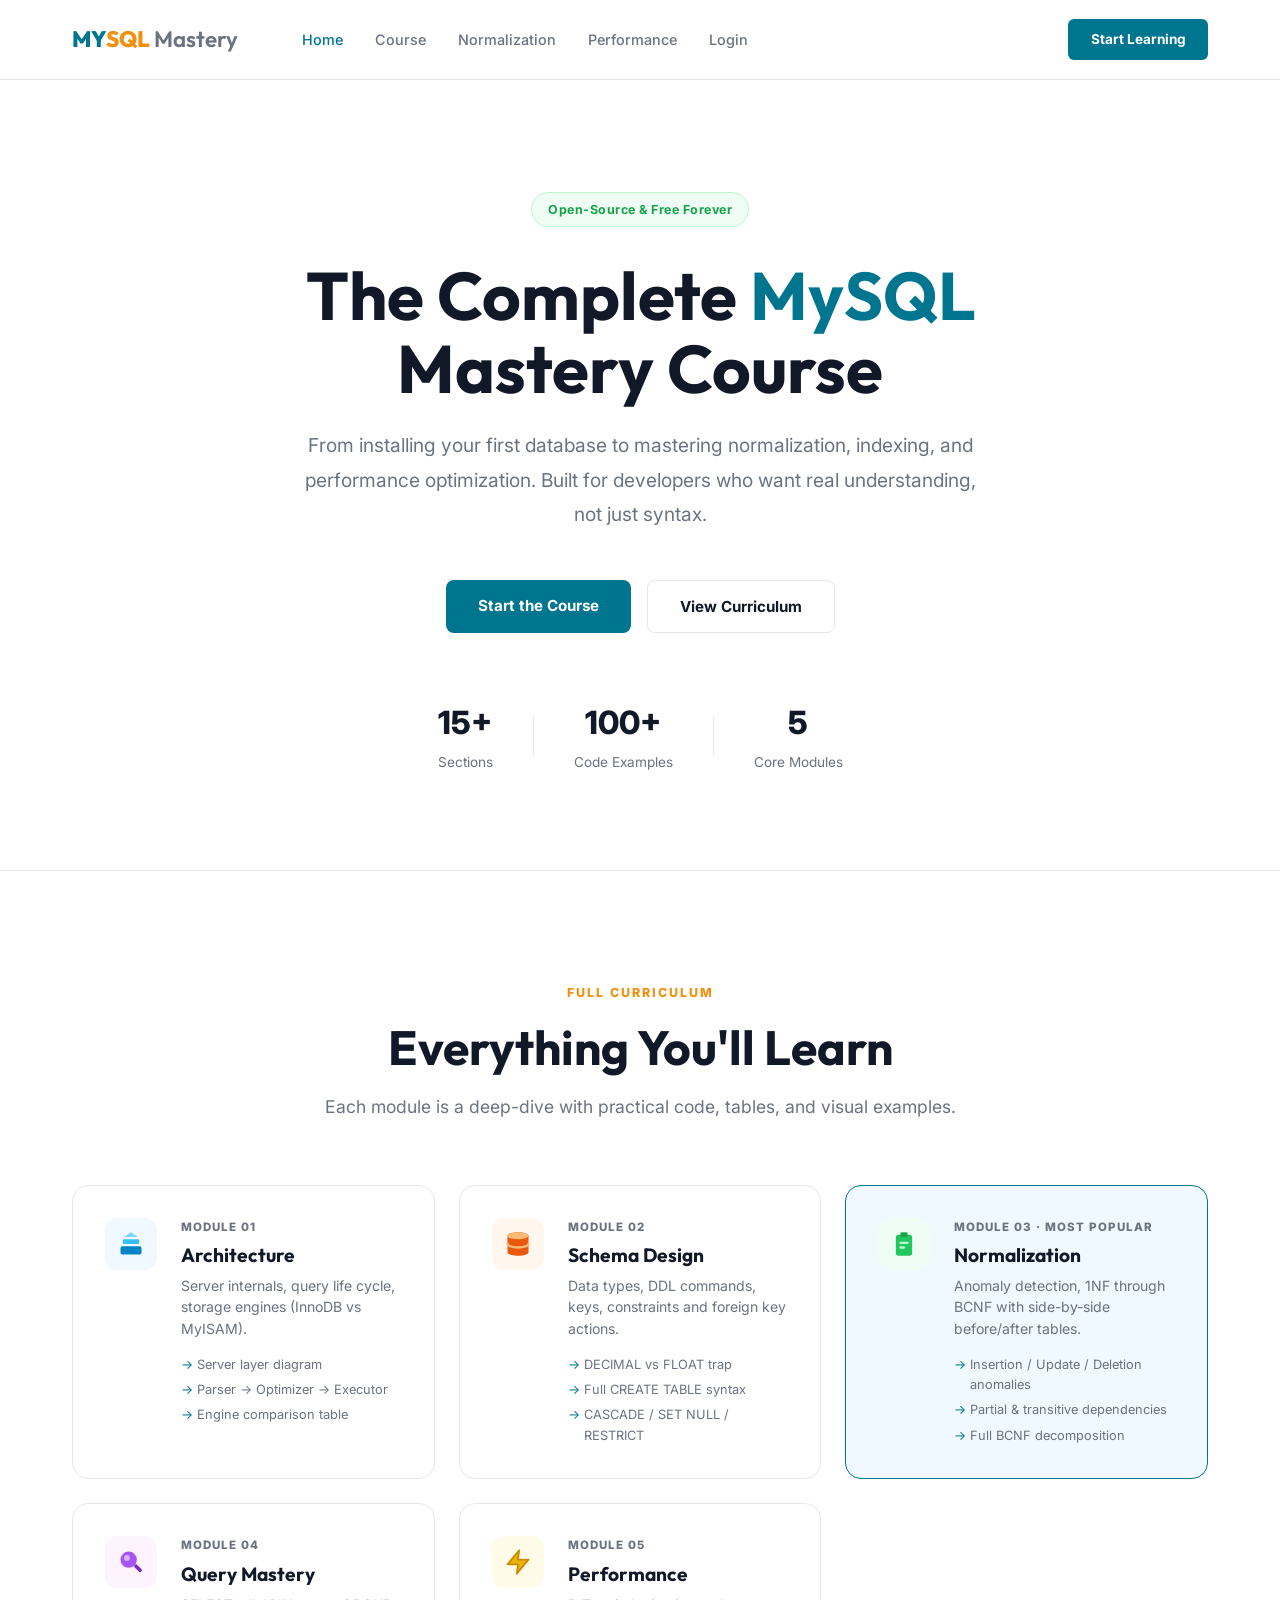
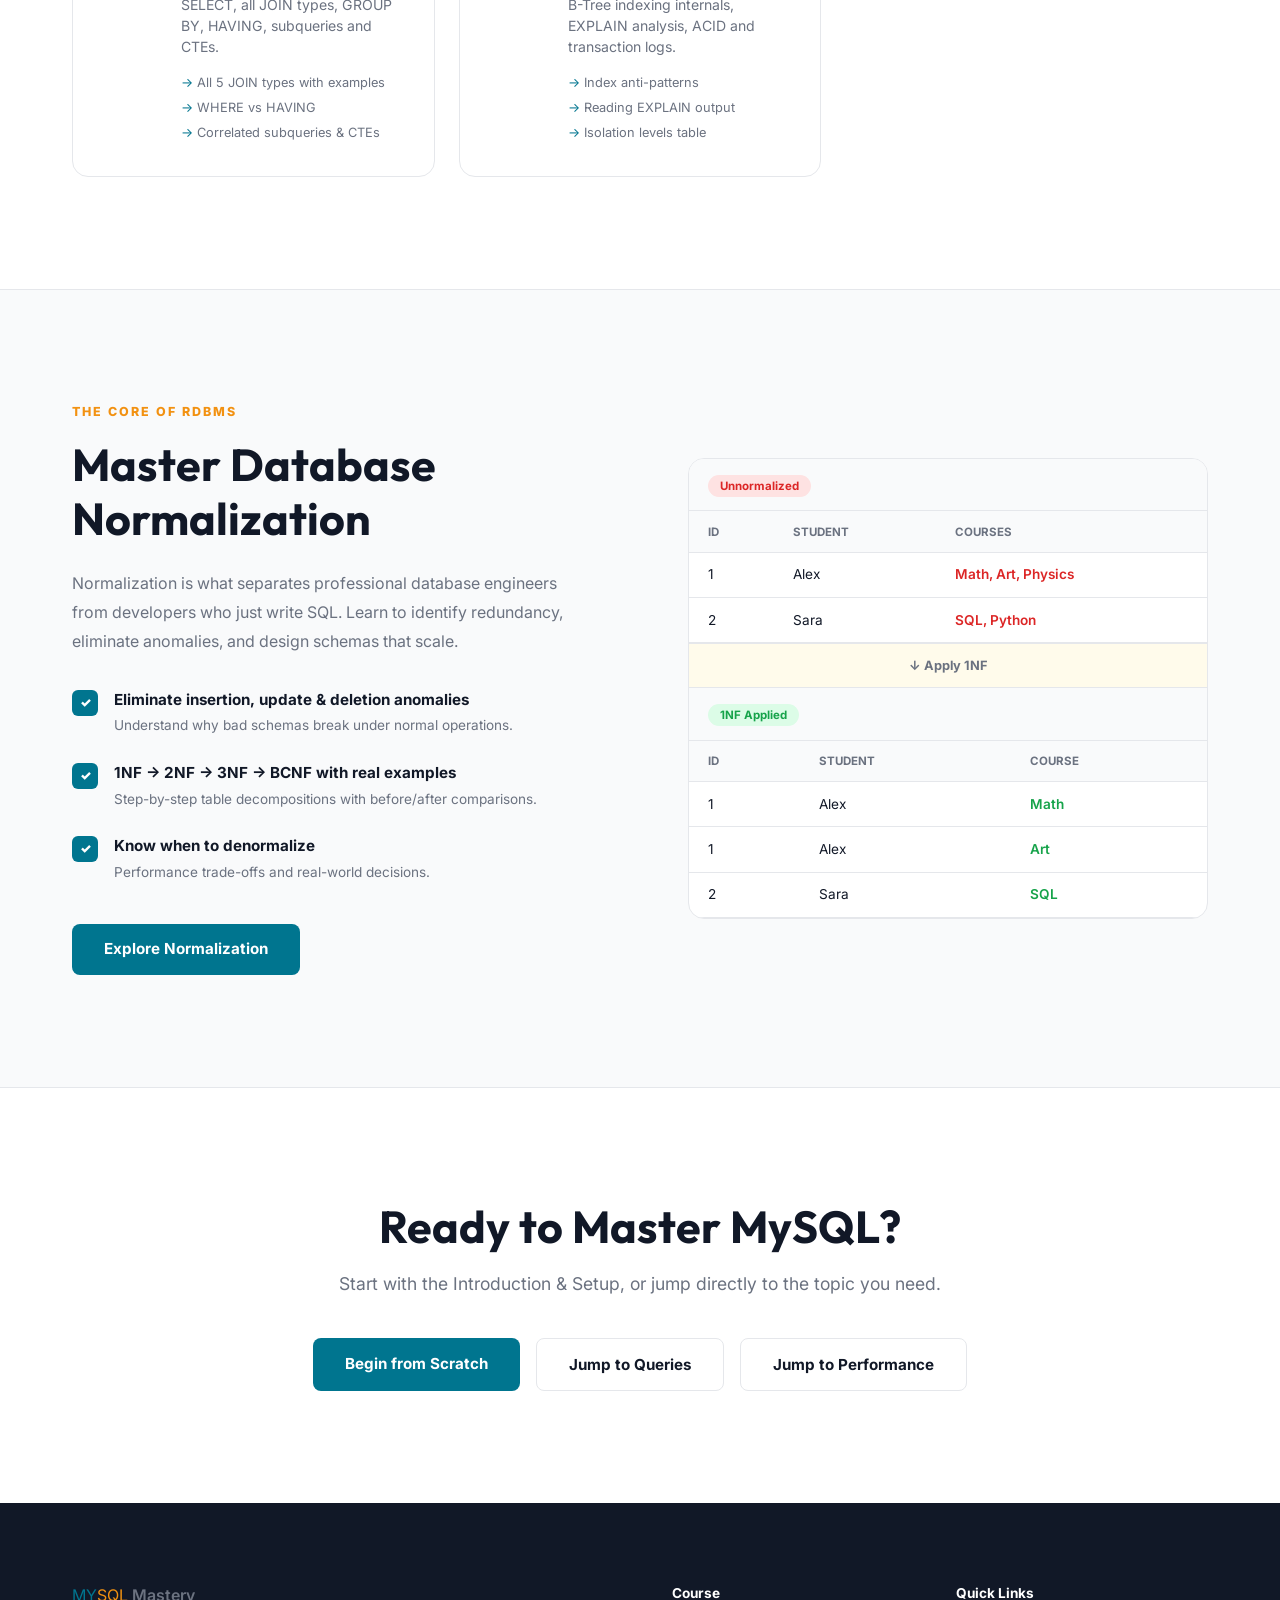
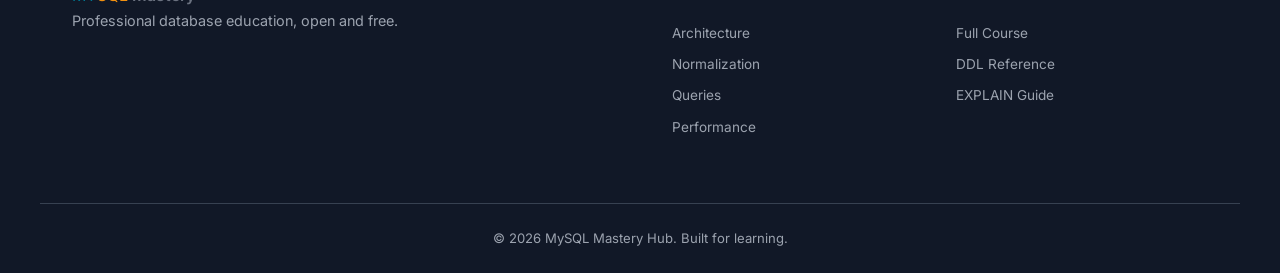
==== frontend/index.html @ f246e0b5 "First Build" ====
<!DOCTYPE html>
<html lang="en">

<head>
    <meta charset="UTF-8">
    <meta name="viewport" content="width=device-width, initial-scale=1.0">
    <title>MySQL Mastery Hub | Learn MySQL from Zero to Expert</title>
    <meta name="description"
        content="The complete MySQL learning platform. Master installation, schema design, normalization, queries, and performance tuning.">
    <link rel="preconnect" href="https://fonts.googleapis.com">
    <link rel="preconnect" href="https://fonts.gstatic.com" crossorigin>
    <link
        href="https://fonts.googleapis.com/css2?family=Outfit:wght@300;400;600;700;800&family=Inter:wght@300;400;500;600&family=JetBrains+Mono:wght@400;600&display=swap"
        rel="stylesheet">
    <link rel="stylesheet" href="css/style.css">
</head>

<body>
    <header class="clean-header">
        <nav class="container">
            <div class="logo">
                <span class="mysql-blue">MY</span><span class="mysql-orange">SQL</span><span class="logo-text">
                    Mastery</span>
            </div>
            <button class="nav-hamburger" id="nav-hamburger" aria-label="Open menu">
                <span></span><span></span><span></span>
            </button>
            <ul class="clean-nav" id="clean-nav">
                <li><a href="index.html" class="active">Home</a></li>
                <li><a href="course.html">Course</a></li>
                <li><a href="course.html#norm-concept">Normalization</a></li>
                <li><a href="course.html#perf-indexing">Performance</a></li>
                <li><a href="auth/login.html">Login</a></li>
            </ul>
            <a href="course.html" class="nav-cta">Start Learning</a>
        </nav>
    </header>

    <main>
        <section class="hero">
            <div class="container hero-inner">
                <div class="hero-label">Open-Source & Free Forever</div>
                <h1>The Complete <span class="mysql-blue">MySQL</span> Mastery Course</h1>
                <p>From installing your first database to mastering normalization, indexing, and performance
                    optimization. Built for developers who want real understanding, not just syntax.</p>
                <div class="hero-actions">
                    <a href="course.html" class="btn primary">Start the Course</a>
                    <a href="#curriculum" class="btn outline">View Curriculum</a>
                </div>
                <div class="hero-stats">
                    <div class="stat"><strong>15+</strong><span>Sections</span></div>
                    <div class="stat-div"></div>
                    <div class="stat"><strong>100+</strong><span>Code Examples</span></div>
                    <div class="stat-div"></div>
                    <div class="stat"><strong>5</strong><span>Core Modules</span></div>
                </div>
            </div>
        </section>

        <section id="curriculum" class="curriculum-section">
            <div class="container">
                <div class="section-head">
                    <div class="section-eyebrow">Full Curriculum</div>
                    <h2>Everything You'll Learn</h2>
                    <p>Each module is a deep-dive with practical code, tables, and visual examples.</p>
                </div>
                <div class="module-cards">
                    <a href="course.html#arch-internals" class="module-card">
                        <div class="mc-icon arch">
                            <svg viewBox="0 0 24 24" width="28" height="28" fill="none">
                                <rect x="3" y="14" width="18" height="7" rx="1.5" fill="#0284c7" />
                                <rect x="5" y="8" width="14" height="4" rx="1" fill="#38bdf8" />
                                <polygon points="12,2 18,6 6,6" fill="#7dd3fc" />
                            </svg>
                        </div>
                        <div class="mc-body">
                            <div class="mc-num">Module 01</div>
                            <h3>Architecture</h3>
                            <p>Server internals, query life cycle, storage engines (InnoDB vs MyISAM).</p>
                            <ul class="mc-topics">
                                <li>Server layer diagram</li>
                                <li>Parser → Optimizer → Executor</li>
                                <li>Engine comparison table</li>
                            </ul>
                        </div>
                    </a>
                    <a href="course.html#design-types" class="module-card">
                        <div class="mc-icon schema">
                            <svg viewBox="0 0 24 24" width="28" height="28" fill="none">
                                <path
                                    d="M12 22C16.9706 22 21 20.6569 21 19V5C21 3.34315 16.9706 2 12 2C7.02944 2 3 3.34315 3 5V19C3 20.6569 7.02944 22 12 22Z"
                                    fill="#ea580c" />
                                <ellipse cx="12" cy="5" rx="9" ry="3" fill="#fdba74" />
                                <path d="M3 12C3 13.6569 7.02944 15 12 15C16.9706 15 21 13.6569 21 12" stroke="#fdba74"
                                    stroke-width="2" stroke-linecap="round" />
                            </svg>
                        </div>
                        <div class="mc-body">
                            <div class="mc-num">Module 02</div>
                            <h3>Schema Design</h3>
                            <p>Data types, DDL commands, keys, constraints and foreign key actions.</p>
                            <ul class="mc-topics">
                                <li>DECIMAL vs FLOAT trap</li>
                                <li>Full CREATE TABLE syntax</li>
                                <li>CASCADE / SET NULL / RESTRICT</li>
                            </ul>
                        </div>
                    </a>
                    <a href="course.html#norm-concept" class="module-card featured">
                        <div class="mc-icon norm">
                            <svg viewBox="0 0 24 24" width="28" height="28" fill="none">
                                <rect x="5" y="4" width="14" height="18" rx="2" fill="#22c55e" />
                                <path d="M9 2H15V6H9V2Z" fill="#16a34a" />
                                <rect x="8" y="10" width="8" height="2" rx="1" fill="#bbf7d0" />
                                <rect x="8" y="14" width="5" height="2" rx="1" fill="#bbf7d0" />
                            </svg>
                        </div>
                        <div class="mc-body">
                            <div class="mc-num">Module 03 · Most Popular</div>
                            <h3>Normalization</h3>
                            <p>Anomaly detection, 1NF through BCNF with side-by-side before/after tables.</p>
                            <ul class="mc-topics">
                                <li>Insertion / Update / Deletion anomalies</li>
                                <li>Partial & transitive dependencies</li>
                                <li>Full BCNF decomposition</li>
                            </ul>
                        </div>
                    </a>
                    <a href="course.html#query-basics" class="module-card">
                        <div class="mc-icon query">
                            <svg viewBox="0 0 24 24" width="28" height="28" fill="none">
                                <circle cx="10" cy="10" r="7" fill="#a855f7" />
                                <rect x="14.142" y="15.556" width="3" height="8" rx="1.5"
                                    transform="rotate(-45 14.142 15.556)" fill="#7e22ce" />
                                <circle cx="8.5" cy="8.5" r="2.5" fill="#d8b4fe" />
                            </svg>
                        </div>
                        <div class="mc-body">
                            <div class="mc-num">Module 04</div>
                            <h3>Query Mastery</h3>
                            <p>SELECT, all JOIN types, GROUP BY, HAVING, subqueries and CTEs.</p>
                            <ul class="mc-topics">
                                <li>All 5 JOIN types with examples</li>
                                <li>WHERE vs HAVING</li>
                                <li>Correlated subqueries & CTEs</li>
                            </ul>
                        </div>
                    </a>
                    <a href="course.html#perf-indexing" class="module-card">
                        <div class="mc-icon perf">
                            <svg viewBox="0 0 24 24" width="28" height="28" fill="none">
                                <path d="M13 2L3 14H12L11 22L21 10H12L13 2Z" fill="#eab308" stroke="#ca8a04"
                                    stroke-width="1.5" stroke-linejoin="round" />
                            </svg>
                        </div>
                        <div class="mc-body">
                            <div class="mc-num">Module 05</div>
                            <h3>Performance</h3>
                            <p>B-Tree indexing internals, EXPLAIN analysis, ACID and transaction logs.</p>
                            <ul class="mc-topics">
                                <li>Index anti-patterns</li>
                                <li>Reading EXPLAIN output</li>
                                <li>Isolation levels table</li>
                            </ul>
                        </div>
                    </a>
                </div>
            </div>
        </section>

        <section class="norm-teaser">
            <div class="container norm-inner">
                <div class="norm-text">
                    <div class="section-eyebrow">The Core of RDBMS</div>
                    <h2>Master Database Normalization</h2>
                    <p>Normalization is what separates professional database engineers from developers who just write
                        SQL. Learn to identify redundancy, eliminate anomalies, and design schemas that scale.</p>
                    <div class="norm-checks">
                        <div class="norm-check">
                            <span class="chk">✓</span>
                            <div>
                                <strong>Eliminate insertion, update & deletion anomalies</strong>
                                <p>Understand why bad schemas break under normal operations.</p>
                            </div>
                        </div>
                        <div class="norm-check">
                            <span class="chk">✓</span>
                            <div>
                                <strong>1NF → 2NF → 3NF → BCNF with real examples</strong>
                                <p>Step-by-step table decompositions with before/after comparisons.</p>
                            </div>
                        </div>
                        <div class="norm-check">
                            <span class="chk">✓</span>
                            <div>
                                <strong>Know when to denormalize</strong>
                                <p>Performance trade-offs and real-world decisions.</p>
                            </div>
                        </div>
                    </div>
                    <a href="course.html#norm-concept" class="btn primary">Explore Normalization</a>
                </div>
                <div class="norm-visual">
                    <div class="norm-card">
                        <div class="nc-header">
                            <span class="badge red">Unnormalized</span>
                        </div>
                        <table class="mini-table">
                            <thead>
                                <tr>
                                    <th>ID</th>
                                    <th>Student</th>
                                    <th>Courses</th>
                                </tr>
                            </thead>
                            <tbody>
                                <tr>
                                    <td>1</td>
                                    <td>Alex</td>
                                    <td class="bad">Math, Art, Physics</td>
                                </tr>
                                <tr>
                                    <td>2</td>
                                    <td>Sara</td>
                                    <td class="bad">SQL, Python</td>
                                </tr>
                            </tbody>
                        </table>
                        <div class="nc-arrow">↓ Apply 1NF</div>
                        <div class="nc-header">
                            <span class="badge green">1NF Applied</span>
                        </div>
                        <table class="mini-table">
                            <thead>
                                <tr>
                                    <th>ID</th>
                                    <th>Student</th>
                                    <th>Course</th>
                                </tr>
                            </thead>
                            <tbody>
                                <tr>
                                    <td>1</td>
                                    <td>Alex</td>
                                    <td class="good">Math</td>
                                </tr>
                                <tr>
                                    <td>1</td>
                                    <td>Alex</td>
                                    <td class="good">Art</td>
                                </tr>
                                <tr>
                                    <td>2</td>
                                    <td>Sara</td>
                                    <td class="good">SQL</td>
                                </tr>
                            </tbody>
                        </table>
                    </div>
                </div>
            </div>
        </section>

        <section class="start-section">
            <div class="container start-inner">
                <h2>Ready to Master MySQL?</h2>
                <p>Start with the Introduction & Setup, or jump directly to the topic you need.</p>
                <div class="start-actions">
                    <a href="course.html" class="btn primary">Begin from Scratch</a>
                    <a href="course.html#query-basics" class="btn outline">Jump to Queries</a>
                    <a href="course.html#perf-indexing" class="btn outline">Jump to Performance</a>
                </div>
            </div>
        </section>
    </main>

    <footer class="site-footer">
        <div class="container footer-inner">
            <div class="footer-brand">
                <span class="mysql-blue">MY</span><span class="mysql-orange">SQL</span><span class="logo-text">
                    Mastery</span>
                <p>Professional database education, open and free.</p>
            </div>
            <div class="footer-links">
                <div class="fl-group">
                    <strong>Course</strong>
                    <a href="course.html#arch-internals">Architecture</a>
                    <a href="course.html#norm-concept">Normalization</a>
                    <a href="course.html#query-basics">Queries</a>
                    <a href="course.html#perf-indexing">Performance</a>
                </div>
                <div class="fl-group">
                    <strong>Quick Links</strong>
                    <a href="course.html">Full Course</a>
                    <a href="course.html#design-ddl">DDL Reference</a>
                    <a href="course.html#perf-explain">EXPLAIN Guide</a>
                </div>
            </div>
        </div>
        <div class="container footer-bottom">
            <p>© 2026 MySQL Mastery Hub. Built for learning.</p>
        </div>
    </footer>
    <script src="js/script.js"></script>
</body>

</html>
---- frontend/css/style.css ----
:root {
    --mysql-blue: #00758f;
    --mysql-orange: #f29111;
    --dark: #111827;
    --light: #ffffff;
    --border: #e5e7eb;
    --gray: #6b7280;
    --bg-alt: #f9fafb;
    --sidebar-w: 280px;
    --ease: cubic-bezier(0.4, 0, 0.2, 1);
    --transition: all 0.2s var(--ease);
}

* {
    margin: 0;
    padding: 0;
    box-sizing: border-box;
}

html {
    scroll-behavior: smooth;
}

body {
    font-family: 'Inter', sans-serif;
    background: var(--light);
    color: var(--dark);
    line-height: 1.6;
    -webkit-font-smoothing: antialiased;
}

h1,
h2,
h3,
h4,
h5 {
    font-family: 'Outfit', sans-serif;
    font-weight: 700;
    line-height: 1.2;
}

::-webkit-scrollbar {
    width: 6px;
    height: 6px;
}

::-webkit-scrollbar-track {
    background: transparent;
}

::-webkit-scrollbar-thumb {
    background: #d1d5db;
    border-radius: 10px;
}

::-webkit-scrollbar-thumb:hover {
    background: var(--mysql-blue);
}

.container {
    max-width: 1200px;
    margin: 0 auto;
    padding: 0 2rem;
}

.mysql-blue {
    color: var(--mysql-blue);
}

.mysql-orange {
    color: var(--mysql-orange);
}

code {
    background: #f3f4f6;
    padding: 0.15rem 0.45rem;
    border-radius: 4px;
    font-family: 'JetBrains Mono', monospace;
    font-size: 0.85em;
    color: var(--mysql-blue);
}

/* ── HEADER ── */
.clean-header {
    border-bottom: 1px solid var(--border);
    background: var(--light);
    position: sticky;
    top: 0;
    z-index: 100;
}

.clean-header .container {
    display: flex;
    align-items: center;
    gap: 2rem;
    padding-top: 1.2rem;
    padding-bottom: 1.2rem;
}

.logo {
    font-family: 'Outfit', sans-serif;
    font-size: 1.4rem;
    font-weight: 800;
    text-decoration: none;
    color: var(--dark);
    flex-shrink: 0;
}

.logo-text {
    font-weight: 600;
    color: var(--gray);
}

.clean-nav {
    list-style: none;
    display: flex;
    gap: 2rem;
    margin-left: 2rem;
}

.clean-nav a {
    text-decoration: none;
    color: var(--gray);
    font-weight: 500;
    font-size: 0.9rem;
    transition: var(--transition);
}

.clean-nav a:hover,
.clean-nav a.active {
    color: var(--mysql-blue);
}

.nav-cta {
    margin-left: auto;
    text-decoration: none;
    background: var(--mysql-blue);
    color: white;
    padding: 0.6rem 1.4rem;
    border-radius: 6px;
    font-size: 0.85rem;
    font-weight: 700;
    transition: var(--transition);
}

.nav-cta:hover {
    background: #005f74;
}

/* ── BUTTONS ── */
.btn {
    display: inline-block;
    text-decoration: none;
    padding: 0.85rem 2rem;
    border-radius: 8px;
    font-weight: 700;
    font-size: 0.95rem;
    transition: var(--transition);
}

.btn.primary {
    background: var(--mysql-blue);
    color: white;
}

.btn.primary:hover {
    background: #005f74;
}

.btn.outline {
    border: 1.5px solid var(--border);
    color: var(--dark);
    background: white;
}

.btn.outline:hover {
    border-color: var(--mysql-blue);
    color: var(--mysql-blue);
}

/* ── HERO ── */
.hero {
    padding: 7rem 0 6rem;
    text-align: center;
    border-bottom: 1px solid var(--border);
}

.hero-label {
    display: inline-block;
    background: #f0fdf4;
    color: #16a34a;
    border: 1px solid #bbf7d0;
    padding: 0.4rem 1rem;
    border-radius: 50px;
    font-size: 0.78rem;
    font-weight: 700;
    margin-bottom: 2rem;
    letter-spacing: 0.5px;
}

.hero h1 {
    font-size: 4.2rem;
    line-height: 1.08;
    margin-bottom: 1.5rem;
    max-width: 800px;
    margin-left: auto;
    margin-right: auto;
}

.hero p {
    font-size: 1.2rem;
    color: var(--gray);
    max-width: 680px;
    margin: 0 auto 3rem;
    line-height: 1.8;
}

.hero-actions {
    display: flex;
    justify-content: center;
    gap: 1rem;
    flex-wrap: wrap;
    margin-bottom: 4rem;
}

.hero-stats {
    display: flex;
    justify-content: center;
    align-items: center;
    gap: 0;
}

.stat {
    padding: 0 2.5rem;
    text-align: center;
}

.stat strong {
    display: block;
    font-size: 2rem;
    font-weight: 800;
    color: var(--dark);
}

.stat span {
    font-size: 0.85rem;
    color: var(--gray);
}

.stat-div {
    width: 1px;
    height: 40px;
    background: var(--border);
}

/* ── CURRICULUM ── */
.curriculum-section {
    padding: 7rem 0;
}

.section-head {
    text-align: center;
    margin-bottom: 4rem;
}

.section-eyebrow {
    font-size: 0.78rem;
    font-weight: 800;
    text-transform: uppercase;
    letter-spacing: 2px;
    color: var(--mysql-orange);
    margin-bottom: 1rem;
    display: block;
}

.section-head h2 {
    font-size: 3rem;
    margin-bottom: 1rem;
}

.section-head p {
    color: var(--gray);
    font-size: 1.1rem;
}

.module-cards {
    display: grid;
    grid-template-columns: repeat(3, 1fr);
    gap: 1.5rem;
}

.module-card {
    display: flex;
    gap: 1.5rem;
    padding: 2rem;
    border: 1px solid var(--border);
    border-radius: 16px;
    text-decoration: none;
    color: inherit;
    transition: var(--transition);
    background: white;
    align-items: flex-start;
}

.module-card:hover {
    border-color: var(--mysql-blue);
    transform: translateY(-4px);
}

.module-card.featured {
    border-color: var(--mysql-blue);
    background: #f0f9ff;
}

.module-card:nth-child(4),
.module-card:nth-child(5) {
    grid-column: span 1;
}

.module-cards .module-card:nth-child(4) {
    grid-column: 1 / 2;
}

.module-cards .module-card:nth-child(5) {
    grid-column: 2 / 3;
}

.mc-icon {
    font-size: 2rem;
    flex-shrink: 0;
    width: 52px;
    height: 52px;
    display: flex;
    align-items: center;
    justify-content: center;
    border-radius: 12px;
}

.mc-icon.arch {
    background: #f0f9ff;
}

.mc-icon.schema {
    background: #fff7ed;
}

.mc-icon.norm {
    background: #f0fdf4;
}

.mc-icon.query {
    background: #fdf4ff;
}

.mc-icon.perf {
    background: #fefce8;
}

.mc-num {
    font-size: 0.72rem;
    font-weight: 800;
    color: var(--gray);
    text-transform: uppercase;
    letter-spacing: 1px;
    margin-bottom: 0.5rem;
}

.mc-body h3 {
    font-size: 1.2rem;
    margin-bottom: 0.5rem;
}

.mc-body p {
    font-size: 0.88rem;
    color: var(--gray);
    margin-bottom: 1rem;
    line-height: 1.5;
}

.mc-topics {
    list-style: none;
    display: flex;
    flex-direction: column;
    gap: 0.3rem;
}

.mc-topics li {
    font-size: 0.8rem;
    color: var(--gray);
    padding-left: 1rem;
    position: relative;
}

.mc-topics li::before {
    content: '→';
    position: absolute;
    left: 0;
    color: var(--mysql-blue);
}

/* ── NORMALIZATION TEASER ── */
.norm-teaser {
    background: var(--bg-alt);
    padding: 7rem 0;
    border-top: 1px solid var(--border);
    border-bottom: 1px solid var(--border);
}

.norm-inner {
    display: grid;
    grid-template-columns: 1fr 1fr;
    gap: 6rem;
    align-items: center;
}

.norm-text .section-eyebrow {
    text-align: left;
}

.norm-text h2 {
    font-size: 2.8rem;
    margin-bottom: 1.5rem;
}

.norm-text>p {
    color: var(--gray);
    line-height: 1.8;
    margin-bottom: 2rem;
}

.norm-checks {
    display: flex;
    flex-direction: column;
    gap: 1.5rem;
    margin-bottom: 2.5rem;
}

.norm-check {
    display: flex;
    gap: 1rem;
    align-items: flex-start;
}

.chk {
    width: 26px;
    height: 26px;
    background: var(--mysql-blue);
    color: white;
    border-radius: 6px;
    display: flex;
    align-items: center;
    justify-content: center;
    font-weight: 900;
    font-size: 0.8rem;
    flex-shrink: 0;
    margin-top: 2px;
}

.norm-check strong {
    display: block;
    font-size: 0.95rem;
    margin-bottom: 0.2rem;
}

.norm-check p {
    font-size: 0.85rem;
    color: var(--gray);
    margin: 0;
}

.norm-card {
    background: white;
    border: 1px solid var(--border);
    border-radius: 16px;
    overflow: hidden;
}

.nc-header {
    padding: 0.8rem 1.2rem;
    background: var(--bg-alt);
    border-bottom: 1px solid var(--border);
}

.badge {
    padding: 0.25rem 0.75rem;
    border-radius: 50px;
    font-size: 0.72rem;
    font-weight: 700;
}

.badge.red {
    background: #fee2e2;
    color: #dc2626;
}

.badge.green {
    background: #dcfce7;
    color: #16a34a;
}

.mini-table {
    width: 100%;
    border-collapse: collapse;
}

.mini-table th,
.mini-table td {
    padding: 0.7rem 1.2rem;
    text-align: left;
    font-size: 0.85rem;
    border-bottom: 1px solid var(--border);
}

.mini-table th {
    background: var(--bg-alt);
    font-size: 0.72rem;
    text-transform: uppercase;
    color: var(--gray);
}

.mini-table td.bad {
    color: #dc2626;
    font-weight: 600;
}

.mini-table td.good {
    color: #16a34a;
    font-weight: 600;
}

.nc-arrow {
    text-align: center;
    padding: 0.7rem;
    font-size: 0.8rem;
    color: var(--gray);
    background: #fffbeb;
    border-top: 1px solid var(--border);
    border-bottom: 1px solid var(--border);
    font-weight: 700;
}

/* ── START SECTION ── */
.start-section {
    padding: 7rem 0;
    text-align: center;
}

.start-inner h2 {
    font-size: 2.8rem;
    margin-bottom: 1rem;
}

.start-inner p {
    color: var(--gray);
    font-size: 1.1rem;
    margin-bottom: 2.5rem;
}

.start-actions {
    display: flex;
    justify-content: center;
    gap: 1rem;
    flex-wrap: wrap;
}

/* ── FOOTER ── */
.site-footer {
    background: var(--dark);
    color: #9ca3af;
    padding: 5rem 0 0;
}

.footer-inner {
    display: grid;
    grid-template-columns: 1fr 1fr;
    gap: 4rem;
    padding-bottom: 4rem;
    border-bottom: 1px solid #374151;
}

.footer-brand .logo {
    color: white;
    font-family: 'Outfit', sans-serif;
    font-size: 1.3rem;
    font-weight: 800;
    display: block;
    margin-bottom: 1rem;
}

.footer-brand p {
    font-size: 0.9rem;
    line-height: 1.6;
}

.footer-links {
    display: grid;
    grid-template-columns: 1fr 1fr;
    gap: 2rem;
}

.fl-group {
    display: flex;
    flex-direction: column;
    gap: 0.6rem;
}

.fl-group strong {
    color: white;
    font-size: 0.85rem;
    margin-bottom: 0.5rem;
    display: block;
}

.fl-group a {
    text-decoration: none;
    color: #9ca3af;
    font-size: 0.85rem;
    transition: var(--transition);
}

.fl-group a:hover {
    color: var(--mysql-blue);
}

.footer-bottom {
    padding: 1.5rem 0;
    font-size: 0.82rem;
    text-align: center;
}

/* ════════════════════════════════
   HAMBURGER NAV (index.html mobile)
   ════════════════════════════════ */
.nav-hamburger {
    display: none;
    flex-direction: column;
    justify-content: center;
    gap: 5px;
    background: transparent;
    border: none;
    cursor: pointer;
    padding: 0.4rem;
    margin-right: auto;
    order: -1;
}

.nav-hamburger span {
    display: block;
    width: 22px;
    height: 2px;
    background: var(--dark);
    border-radius: 2px;
    transition: var(--transition);
}

.nav-hamburger.open span:nth-child(1) {
    transform: translateY(7px) rotate(45deg);
}

.nav-hamburger.open span:nth-child(2) {
    opacity: 0;
}

.nav-hamburger.open span:nth-child(3) {
    transform: translateY(-7px) rotate(-45deg);
}

/* ════════════════════════════════
   MOBILE RESPONSIVE — index.html
   ════════════════════════════════ */

@media (max-width: 768px) {

    /* Header */
    .clean-header .container {
        flex-wrap: wrap;
        gap: 0.75rem;
    }

    .nav-hamburger {
        display: flex;
    }

    .clean-nav {
        display: none;
        flex-direction: column;
        width: 100%;
        gap: 0;
        margin-left: 0;
        border-top: 1px solid var(--border);
        padding-top: 0.75rem;
        padding-bottom: 0.5rem;
        order: 10;
    }

    .clean-nav.open {
        display: flex;
    }

    .clean-nav li {
        width: 100%;
    }

    .clean-nav a {
        display: block;
        padding: 0.5rem 0;
        font-size: 0.95rem;
    }

    .nav-cta {
        display: none;
    }

    /* Hero */
    .hero {
        padding: 4rem 0 3.5rem;
    }

    .hero h1 {
        font-size: 2.4rem;
    }

    .hero p {
        font-size: 1rem;
    }

    .hero-actions {
        flex-direction: column;
        align-items: center;
    }

    .hero-stats {
        flex-wrap: wrap;
        gap: 1rem;
        justify-content: center;
    }

    .stat-div {
        display: none;
    }

    .stat {
        padding: 0 1rem;
    }

    /* Curriculum cards */
    .module-cards {
        grid-template-columns: 1fr;
    }

    .module-cards .module-card:nth-child(4),
    .module-cards .module-card:nth-child(5) {
        grid-column: auto;
    }

    .module-card {
        flex-direction: row;
        gap: 1rem;
        padding: 1.25rem;
    }

    .mc-icon {
        width: 44px;
        height: 44px;
    }

    /* Normalization teaser */
    .norm-inner {
        grid-template-columns: 1fr;
        gap: 2.5rem;
    }

    /* Footer */
    .footer-inner {
        grid-template-columns: 1fr;
        gap: 2rem;
    }

    .hero-stats {
        flex-wrap: wrap;
    }

    /* General section */
    .section-head h2 {
        font-size: 2rem;
    }
}

@media (max-width: 480px) {
    .hero h1 {
        font-size: 1.9rem;
    }

    .hero p {
        font-size: 0.95rem;
    }

    .btn {
        padding: 0.75rem 1.5rem;
        font-size: 0.88rem;
    }

    .mc-icon {
        width: 38px;
        height: 38px;
        border-radius: 8px;
    }

    .norm-text h2 {
        font-size: 2rem;
    }
}
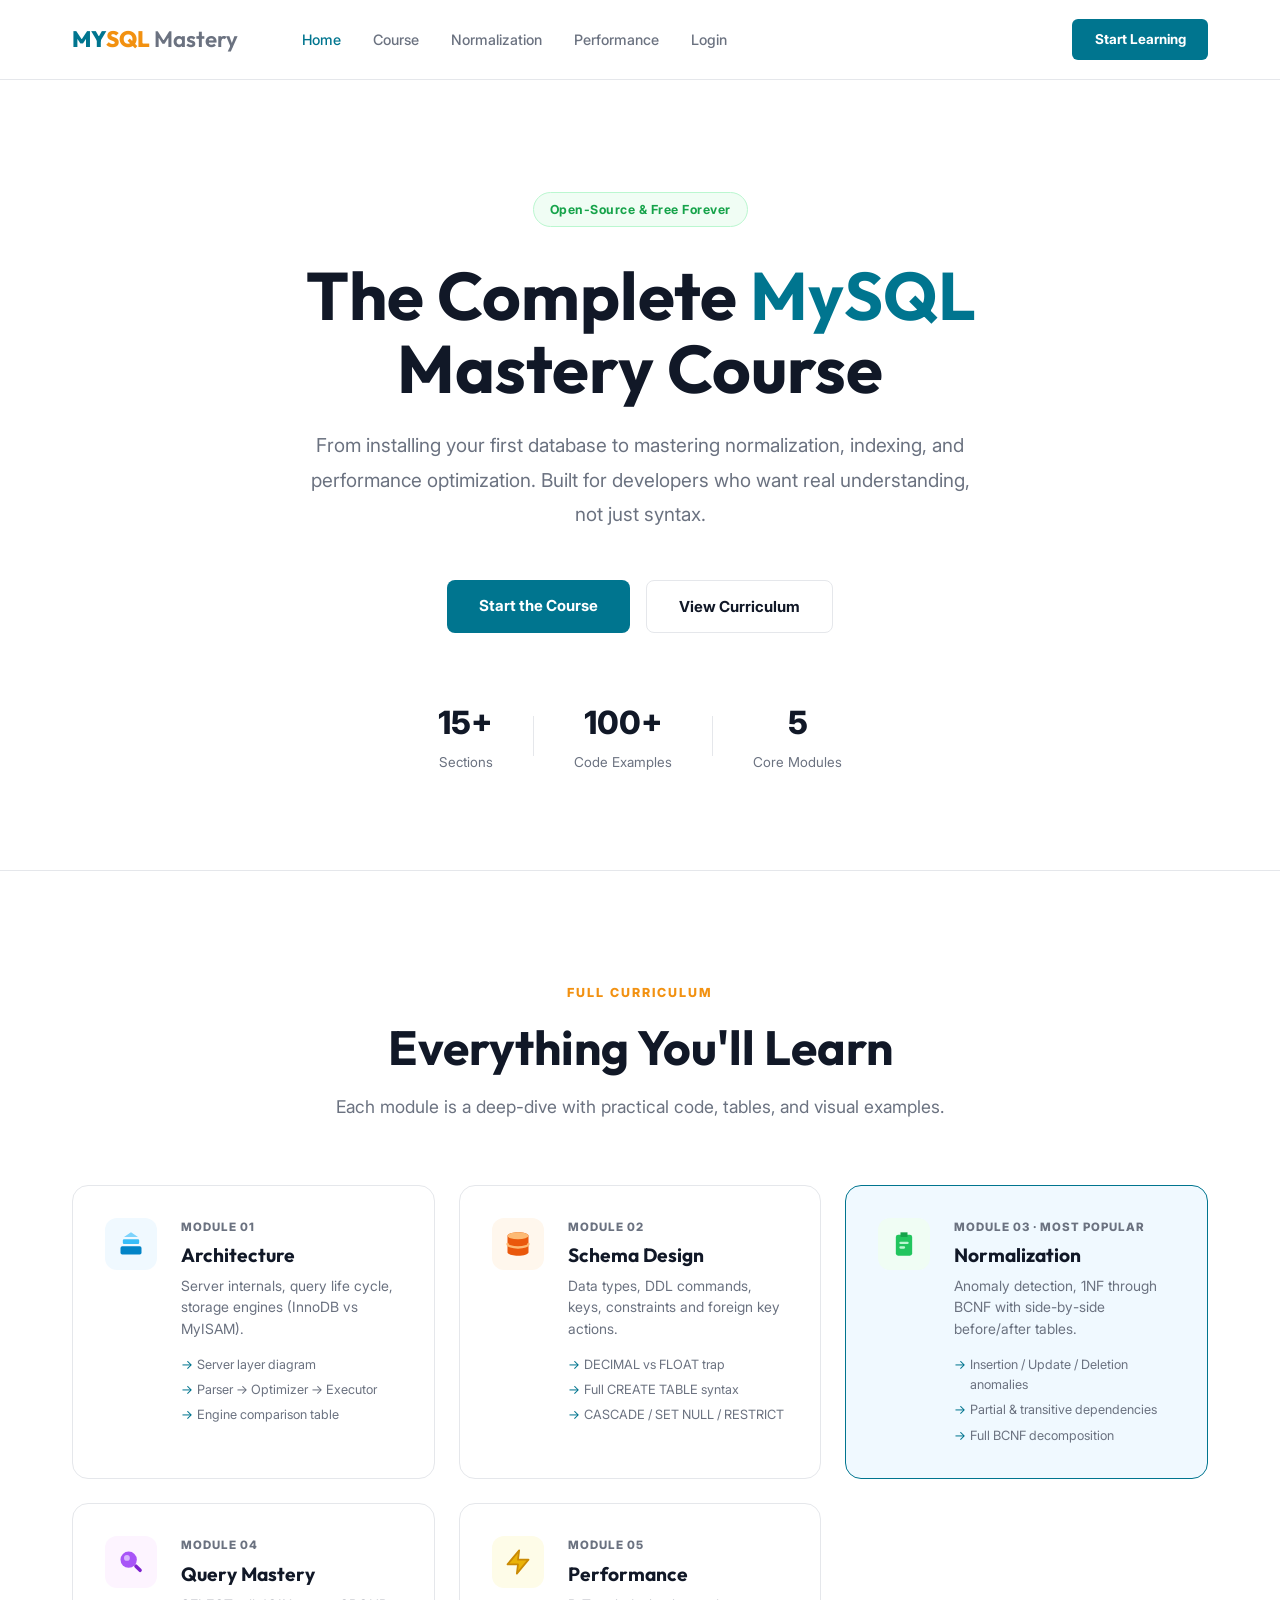
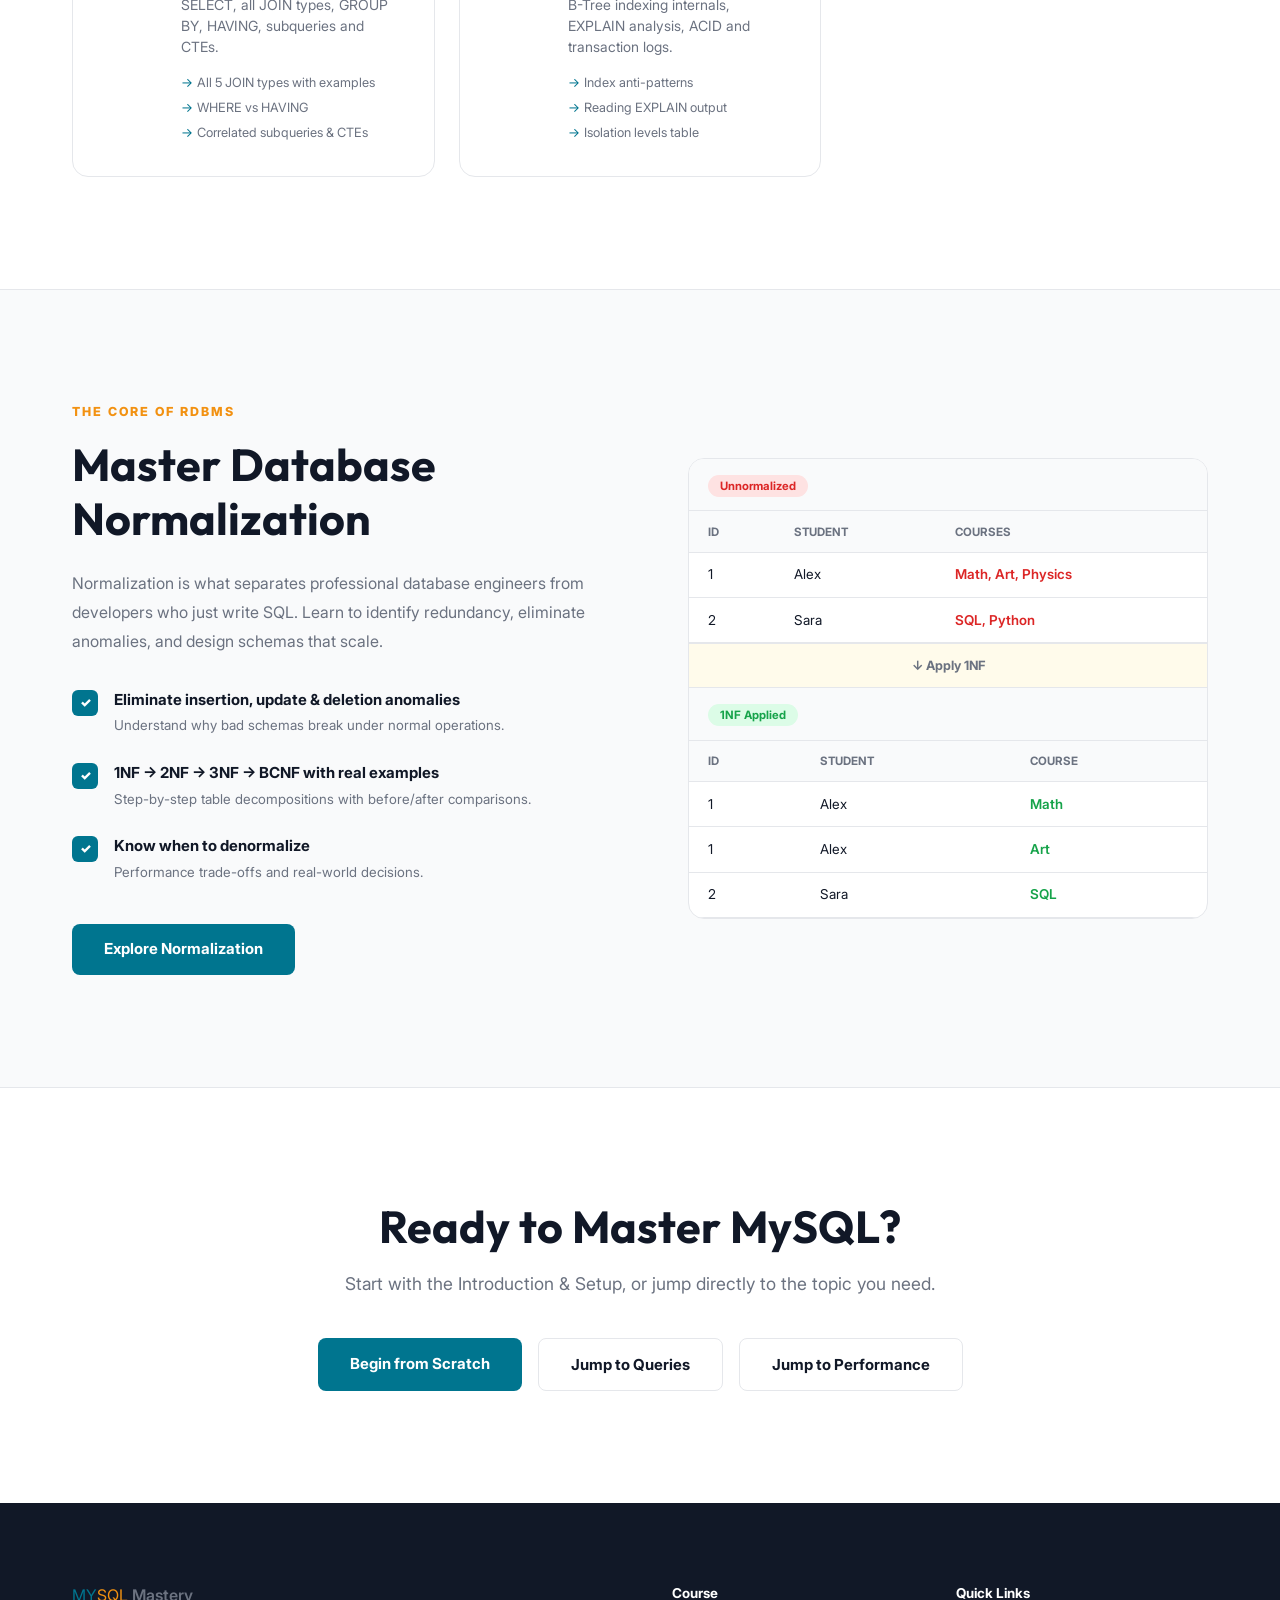
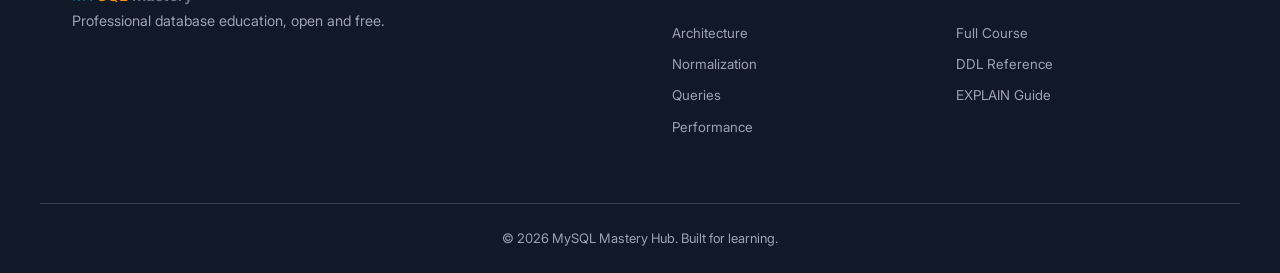
==== commit d48fce1f: "fonts are added to the build" ====
--- a/frontend/index.html
+++ b/frontend/index.html
@@ -12,6 +12,7 @@
     <link
         href="https://fonts.googleapis.com/css2?family=Outfit:wght@300;400;600;700;800&family=Inter:wght@300;400;500;600&family=JetBrains+Mono:wght@400;600&display=swap"
         rel="stylesheet">
+    <link rel="stylesheet" href="css/fonts.css">
     <link rel="stylesheet" href="css/style.css">
 </head>
 
--- a/frontend/css/fonts.css
+++ b/frontend/css/fonts.css
@@ -0,0 +1,127 @@
+/* Central font loader - Self-hosted TTF fonts */
+
+/* Inter - Light (300) */
+@font-face {
+  font-family: 'Inter';
+  src: url('../fonts/Inter_24pt-Light.ttf') format('truetype');
+  font-weight: 300;
+  font-style: normal;
+  font-display: swap;
+}
+
+/* Inter - Light Italic (300) */
+@font-face {
+  font-family: 'Inter';
+  src: url('../fonts/Inter_24pt-LightItalic.ttf') format('truetype');
+  font-weight: 300;
+  font-style: italic;
+  font-display: swap;
+}
+
+/* Inter - Regular (400) */
+@font-face {
+  font-family: 'Inter';
+  src: url('../fonts/Inter_24pt-Regular.ttf') format('truetype');
+  font-weight: 400;
+  font-style: normal;
+  font-display: swap;
+}
+
+/* Inter - Italic (400) */
+@font-face {
+  font-family: 'Inter';
+  src: url('../fonts/Inter_24pt-Italic.ttf') format('truetype');
+  font-weight: 400;
+  font-style: italic;
+  font-display: swap;
+}
+
+/* Inter - Medium (500) */
+@font-face {
+  font-family: 'Inter';
+  src: url('../fonts/Inter_24pt-Medium.ttf') format('truetype');
+  font-weight: 500;
+  font-style: normal;
+  font-display: swap;
+}
+
+/* Inter - Medium Italic (500) */
+@font-face {
+  font-family: 'Inter';
+  src: url('../fonts/Inter_24pt-MediumItalic.ttf') format('truetype');
+  font-weight: 500;
+  font-style: italic;
+  font-display: swap;
+}
+
+/* Inter - SemiBold (600) */
+@font-face {
+  font-family: 'Inter';
+  src: url('../fonts/Inter_24pt-SemiBold.ttf') format('truetype');
+  font-weight: 600;
+  font-style: normal;
+  font-display: swap;
+}
+
+/* Inter - SemiBold Italic (600) */
+@font-face {
+  font-family: 'Inter';
+  src: url('../fonts/Inter_24pt-SemiBoldItalic.ttf') format('truetype');
+  font-weight: 600;
+  font-style: italic;
+  font-display: swap;
+}
+
+/* Inter - Bold (700) */
+@font-face {
+  font-family: 'Inter';
+  src: url('../fonts/Inter_24pt-Bold.ttf') format('truetype');
+  font-weight: 700;
+  font-style: normal;
+  font-display: swap;
+}
+
+/* Inter - Bold Italic (700) */
+@font-face {
+  font-family: 'Inter';
+  src: url('../fonts/Inter_24pt-BoldItalic.ttf') format('truetype');
+  font-weight: 700;
+  font-style: italic;
+  font-display: swap;
+}
+
+/* Inter - ExtraBold (800) */
+@font-face {
+  font-family: 'Inter';
+  src: url('../fonts/Inter_24pt-ExtraBold.ttf') format('truetype');
+  font-weight: 800;
+  font-style: normal;
+  font-display: swap;
+}
+
+/* Inter - ExtraBold Italic (800) */
+@font-face {
+  font-family: 'Inter';
+  src: url('../fonts/Inter_24pt-ExtraBoldItalic.ttf') format('truetype');
+  font-weight: 800;
+  font-style: italic;
+  font-display: swap;
+}
+
+/* Outfit - Bold (700) */
+@font-face {
+  font-family: 'Outfit';
+  src: url('../fonts/Outfit-Bold.ttf') format('truetype');
+  font-weight: 700;
+  font-style: normal;
+  font-display: swap;
+}
+
+/* JetBrains Mono - Regular (400) */
+@font-face {
+  font-family: 'JetBrains Mono';
+  src: url('../fonts/JetBrainsMono-Regular.ttf') format('truetype');
+  font-weight: 400;
+  font-style: normal;
+  font-display: swap;
+}
